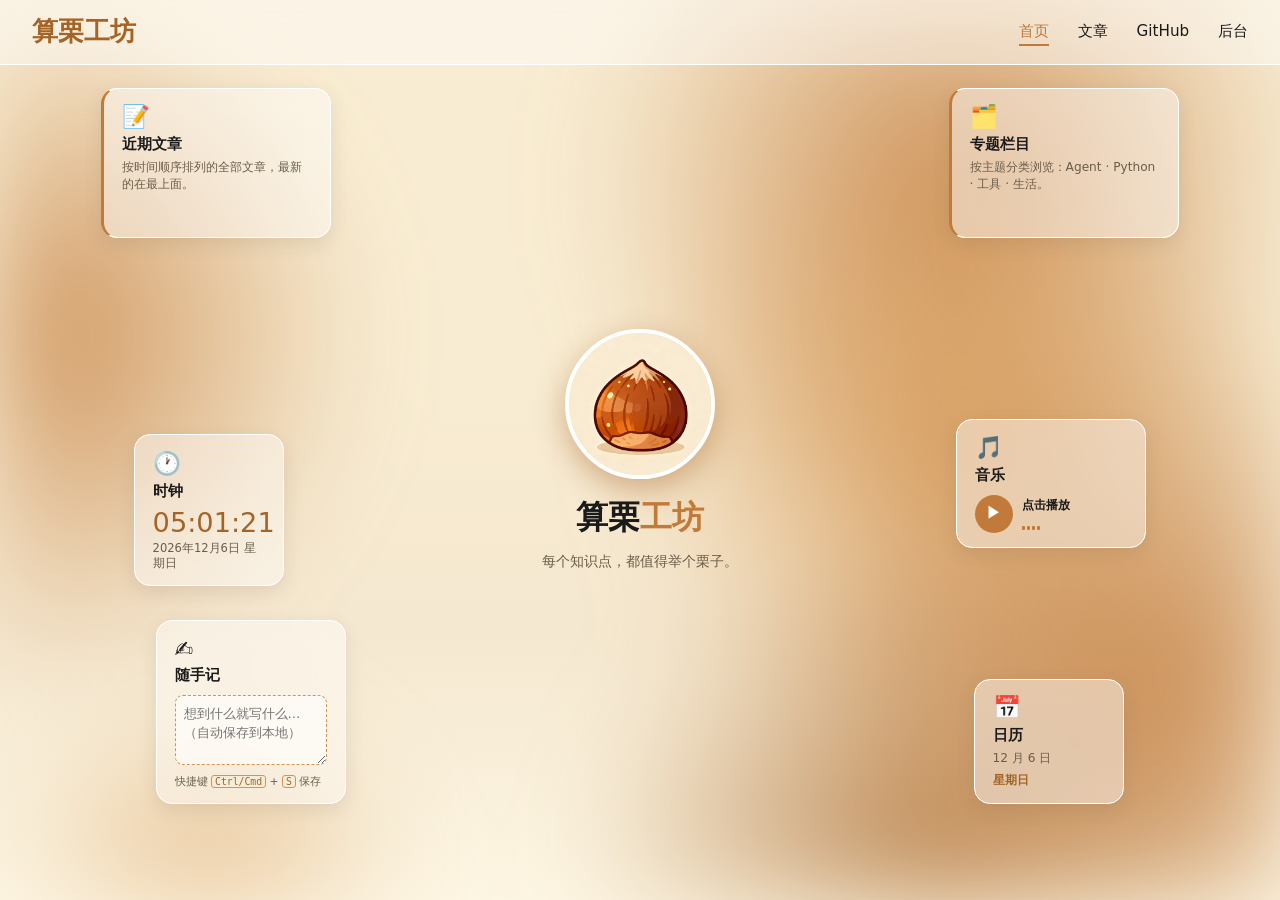
==== index.html @ 278e79a0 "first commit" ====
<!DOCTYPE html>
<html lang="zh-CN" style="cursor:url(./assets/cursor.svg) 2 1, auto;">
<head>
  <meta charset="UTF-8" />
  <meta name="viewport" content="width=device-width, initial-scale=1.0" />
  <title>算栗工坊</title>
  <meta name="description" content="每个知识点，都值得举个栗子。" />
  <link rel="icon" href="./assets/chestnut.png" />
  <link rel="stylesheet" href="https://fonts.googleapis.cn/css2?family=Averia+Gruesa+Libre&display=swap" />
  <link rel="stylesheet" href="./assets/style.css" />
</head>
<body>
  <!-- 动态模糊背景 -->
  <div class="bg-canvas-wrap">
    <canvas data-bg></canvas>
  </div>

  <div class="page">
    <!-- 导航（极简：分类入口都在下方漂浮卡里）-->
    <nav class="navbar">
      <a class="nav-brand" href="./index.html">算栗工坊</a>
      <ul class="nav-links">
        <li><a href="./index.html" class="active">首页</a></li>
        <li><a href="#posts">文章</a></li>
        <li><a href="https://github.com/suanlilog" target="_blank" rel="noopener">GitHub</a></li>
        <li><a href="./admin/">后台</a></li>
      </ul>
    </nav>

    <!-- 围绕头像的散布舞台（大小不一的漂浮卡片，仿原站可拖拽布局）-->
    <main class="stage" id="stage">
      <!-- 中央栗子头像 -->
      <div class="stage-center">
        <img class="stage-avatar" src="./assets/chestnut.png" alt="算栗工坊" />
        <h1 class="stage-title">算栗<span class="accent">工坊</span></h1>
        <p class="stage-sub">每个知识点，都值得举个栗子。</p>
      </div>

      <!-- 围绕头像的漂浮卡：2 个入口 + 功能卡 -->
      <!-- 1. 近期文章（大卡，左上）—— 点进去按时间排序看文章 -->
      <div class="float-card fc-1 fc-lg fc-tall entry-card" data-go="posts">
        <span class="fc-icon">📝</span>
        <span class="fc-title">近期文章</span>
        <span class="fc-desc">按时间顺序排列的全部文章，最新的在最上面。</span>
      </div>

      <!-- 2. 专题栏目（大卡，右上）—— 点进去按专题分类看文章 -->
      <div class="float-card fc-2 fc-lg fc-tall entry-card" data-go="topics">
        <span class="fc-icon">🗂️</span>
        <span class="fc-title">专题栏目</span>
        <span class="fc-desc">按主题分类浏览：Agent · Python · 工具 · 生活。</span>
      </div>

      <!-- 3. 时钟（小卡，左中）-->
      <div class="float-card fc-3 fc-sm" id="clockCard">
        <span class="fc-icon">🕐</span>
        <span class="fc-title">时钟</span>
        <div class="clock-time" id="clockTime">--:--:--</div>
        <div class="clock-date" id="clockDate">--</div>
      </div>

      <!-- 4. 音乐（中卡，右中）-->
      <div class="float-card fc-4 fc-md music" id="musicCard">
        <span class="fc-icon">🎵</span>
        <span class="fc-title">音乐</span>
        <div class="music-row">
          <button class="music-play" id="musicPlay" aria-label="播放/暂停">▶</button>
          <div class="music-info">
            <div class="title" id="musicTitle">点击播放</div>
            <div class="music-bars"><span></span><span></span><span></span><span></span></div>
          </div>
        </div>
        <audio id="audio" loop></audio>
      </div>

      <!-- 5. 随手记（中卡，左下）-->
      <div class="float-card fc-5 fc-md fc-tall" id="noteCard">
        <span class="fc-icon">✍️</span>
        <span class="fc-title">随手记</span>
        <textarea class="note-area" id="noteArea" placeholder="想到什么就写什么…（自动保存到本地）"></textarea>
        <div class="note-hint">快捷键 <kbd>Ctrl/Cmd</kbd> + <kbd>S</kbd> 保存</div>
      </div>

      <!-- 6. 日历（小卡，右下）-->
      <div class="float-card fc-6 fc-sm" id="calCard">
        <span class="fc-icon">📅</span>
        <span class="fc-title">日历</span>
        <span class="fc-desc" id="calInfo">--</span>
        <span class="fc-desc" id="calWeek" style="color:var(--color-brand-dark);font-weight:600">--</span>
      </div>
    </main>

  </div>

  <script src="./assets/bg.js"></script>
  <script src="./assets/home.js"></script>
</body>
</html>
---- assets/style.css ----
/* ===== lvy-neko 静态仿站样式 ===== */

:root {
  /* 算栗工坊 棕黄主题色（源自 suanlilog-rspress-blog/extra.css）*/
  --color-brand: #c27a3a;          /* 栗棕主色 */
  --color-brand-light: #d4944f;    /* 亮栗 */
  --color-brand-dark: #a56427;     /* 深栗 */
  --color-brand-secondary: #d4944f;
  --color-primary: #1a1a1a;        /* 主文字 */
  --color-secondary: #6b5d4a;      /* 次文字（暖灰棕）*/
  --color-bg: #fdf6e3;             /* 米黄背景 */
  --color-bg-soft: #f5edd8;
  --color-border: #ffffff;
  --color-card: #ffffff73;         /* 卡片半透明白 */
  --color-article: #ffffffd9;
  --color-feature-bg: #f5e4c6;     /* 功能块底色 */

  --font-averia: "Averia Gruesa Libre", "PingFang SC", -apple-system, system-ui,
    "Segoe UI", "Microsoft YaHei", sans-serif;
  --font-sans: "PingFang SC", -apple-system, system-ui, "Segoe UI", "Microsoft YaHei", sans-serif;
}

* { margin: 0; padding: 0; box-sizing: border-box; }

html { cursor: url(./assets/cursor.svg) 2 1, auto; }

body {
  font-family: var(--font-sans);
  color: var(--color-primary);
  /* 首页栗黄渐变背景（源自原站 --rp-home-background-bg）*/
  background: linear-gradient(180deg, #f8ecd2 0%, #f8ecd2 40%, #f5e8d0 70%, #fdf6e3 100%);
  height: 100vh;
  overflow: hidden;
  -webkit-font-smoothing: antialiased;
}

a { color: inherit; text-decoration: none; }

/* ===== 动态背景 ===== */
.bg-canvas-wrap {
  position: fixed; inset: 0; z-index: 0;
  overflow: hidden;
  filter: blur(50px);
  opacity: 0;
  animation: bgFadeIn 1.6s ease forwards;
}
@keyframes bgFadeIn { to { opacity: 1; } }
.bg-canvas-wrap canvas { display: block; width: 100%; height: 100%; }

/* ===== 主体容器 ===== */
.page { position: relative; z-index: 10; height: 100vh; overflow: hidden; }

/* ===== 顶部导航 ===== */
.navbar {
  position: sticky; top: 0; z-index: 50;
  display: flex; align-items: center; justify-content: space-between;
  padding: 0.9rem 2rem;
  backdrop-filter: blur(12px);
  background: var(--color-card);
  border-bottom: 1px solid var(--color-border);
}
.nav-brand {
  font-family: var(--font-averia);
  font-size: 1.6rem; font-weight: 700;
  color: var(--color-brand-dark);
}
.nav-links { display: flex; gap: 1.8rem; list-style: none; }
.nav-links a {
  position: relative; font-size: 0.95rem; color: var(--color-primary);
  padding: 0.25rem 0; transition: color .2s;
}
.nav-links a::after {
  content: ""; position: absolute; left: 0; bottom: -2px;
  width: 0; height: 2px; background: var(--color-brand);
  transition: width .25s ease;
}
.nav-links a:hover { color: var(--color-brand); }
.nav-links a:hover::after,
.nav-links a.active::after { width: 100%; }
.nav-links a.active { color: var(--color-brand); }

/* ===== 首页：围绕头像的散布舞台 ===== */
.stage {
  position: relative;
  width: min(1100px, 96vw);
  height: calc(100vh - 130px);   /* 视口减去导航栏 */
  margin: 0 auto;
}

/* 中央头像 */
.stage-center {
  position: absolute; left: 50%; top: 50%;
  transform: translate(-50%, -50%);
  display: flex; flex-direction: column; align-items: center; gap: 0.7rem;
  z-index: 5; text-align: center;
}
.stage-avatar {
  width: 150px; height: 150px; border-radius: 50%;
  object-fit: cover;
  box-shadow: 0 10px 30px rgba(165,100,39,.45);
  border: 4px solid var(--color-border);
  animation: breathe 5s ease-in-out infinite;
  background: var(--color-feature-bg);
}
@keyframes breathe { 0%,100%{transform:scale(1)} 50%{transform:scale(1.05)} }
.stage-title {
  font-family: var(--font-averia);
  font-size: 2rem; color: var(--color-primary); margin-top: 0.4rem;
}
.stage-title .accent { color: var(--color-brand); }
.stage-sub { color: var(--color-secondary); font-size: 0.9rem; max-width: 340px; }

/* 散布在周围的入口卡 —— 大小不一，仿原站可拖拽布局感 */
.float-card {
  position: absolute;
  background: var(--color-card);
  border: 1px solid var(--color-border);
  border-radius: 1rem;
  padding: 0.9rem 1.1rem;
  backdrop-filter: blur(12px);
  box-shadow: 0 6px 18px rgba(107,93,74,.14);
  transition: transform .25s ease, box-shadow .25s ease;
  display: flex; flex-direction: column; gap: 0.3rem;
  cursor: grab;
}
.float-card:hover {
  transform: translateY(-4px) scale(1.02);
  box-shadow: 0 12px 28px rgba(194,122,58,.26);
  z-index: 6;
}
.float-card.dragging {
  box-shadow: 0 18px 40px rgba(165,100,39,.4);
  opacity: 0.96;
}
.float-card .fc-title { user-select: none; }
.float-card .fc-icon { font-size: 1.4rem; }
.float-card .fc-title { font-weight: 600; color: var(--color-primary); font-size: 0.92rem; }
.float-card .fc-desc { font-size: 0.76rem; color: var(--color-secondary); line-height: 1.4; }

/* 不同尺寸卡片：原站每张宽高可独立配，这里给几档 */
.fc-sm { width: 150px; }
.fc-md { width: 190px; }
.fc-lg { width: 230px; }
.fc-tall { min-height: 150px; }

/* 入口卡：可点击，带点击反馈 */
.entry-card { cursor: pointer; border-left: 3px solid var(--color-brand); }
.entry-card:hover { background: var(--color-article); }

/* 散布位置（桌面端环绕头像，6 张大小不一、错落）*/
.fc-1 { left: 1%;  top: 3%;  }              /* 近期文章 大卡 左上 */
.fc-2 { right: 1%; top: 3%;  }              /* 专题栏目 大卡 右上 */
.fc-3 { left: 4%;  top: 48%; }              /* 时钟 小卡 左中 */
.fc-4 { right: 4%; top: 46%; }              /* 音乐 中卡 右中 */
.fc-5 { left: 6%;  bottom: 4%; }            /* 随手记 中卡 左下 */
.fc-6 { right: 6%; bottom: 4%; }            /* 日历 小卡 右下 */

/* 时钟卡 */
.clock-time {
  font-family: var(--font-averia);
  font-size: 1.7rem; color: var(--color-brand-dark); line-height: 1; margin-top: 0.2rem;
  font-variant-numeric: tabular-nums;
}
.clock-date { font-size: 0.72rem; color: var(--color-secondary); }

/* 音乐卡 */
.music-row { display: flex; align-items: center; gap: 0.6rem; margin-top: 0.3rem; }
.music-play {
  width: 38px; height: 38px; border-radius: 50%; border: none; cursor: pointer;
  background: var(--color-brand); color: #fff; font-size: 1rem;
  display: grid; place-items: center; transition: background .2s, transform .15s;
  flex-shrink: 0;
}
.music-play:hover { background: var(--color-brand-dark); transform: scale(1.08); }
.music-play:active { transform: scale(0.95); }
.music-info { font-size: 0.75rem; color: var(--color-secondary); line-height: 1.3; min-width: 0; }
.music-info .title { color: var(--color-primary); font-weight: 600; white-space: nowrap; overflow: hidden; text-overflow: ellipsis; }
.music-bars { display: flex; gap: 2px; align-items: flex-end; height: 14px; margin-top: 2px; }
.music-bars span {
  width: 3px; background: var(--color-brand); border-radius: 1px; height: 4px;
  animation: bar 1s ease-in-out infinite;
}
.music-bars span:nth-child(2){ animation-delay:.2s } .music-bars span:nth-child(3){ animation-delay:.4s }
.music-bars span:nth-child(4){ animation-delay:.1s }
.music.paused .music-bars span { animation-play-state: paused; }
@keyframes bar { 0%,100%{height:4px} 50%{height:14px} }

/* 随笔/写作卡 */
.note-area {
  width: 100%; min-height: 70px; resize: vertical;
  border: 1px dashed var(--color-brand-light);
  border-radius: 0.5rem; padding: 0.5rem;
  background: #ffffff99; color: var(--color-primary);
  font-family: var(--font-sans); font-size: 0.8rem; line-height: 1.5;
  margin-top: 0.3rem; outline: none;
}
.note-area:focus { border-style: solid; border-color: var(--color-brand); }
.note-hint { font-size: 0.68rem; color: var(--color-secondary); margin-top: 0.3rem; }
.note-hint kbd {
  background: var(--color-bg-soft); border: 1px solid var(--color-brand-light);
  border-radius: 3px; padding: 0 0.3em; font-size: 0.9em; color: var(--color-brand-dark);
}

.tag-row { display: flex; gap: 0.5rem; flex-wrap: wrap; justify-content: center; padding: 0 1rem 2rem; }
.tag {
  font-size: 0.75rem; padding: 0.25rem 0.8rem; border-radius: 999px;
  background: var(--color-card); border: 1px solid var(--color-border);
  color: var(--color-brand); backdrop-filter: blur(8px);
}

/* ===== 内容栅格 ===== */
.content { max-width: 1100px; margin: 0 auto; padding: 2rem; }

.section-head {
  display: flex; align-items: center; gap: 0.6rem;
  margin: 2rem 0 1.2rem;
}
.section-head h2 {
  font-family: var(--font-averia); font-size: 1.4rem; color: var(--color-primary);
}
.section-head .bar { width: 4px; height: 1.2rem; background: var(--color-brand); border-radius: 2px; }

/* ===== 文章卡片网格 ===== */
.post-grid {
  display: grid; gap: 1.2rem;
  grid-template-columns: repeat(auto-fill, minmax(260px, 1fr));
}
.post-card {
  background: var(--color-card);
  border: 1px solid var(--color-border);
  border-radius: 1rem;
  padding: 1.3rem;
  backdrop-filter: blur(10px);
  transition: transform .25s ease, box-shadow .25s ease;
  cursor: pointer;
  display: flex; flex-direction: column; gap: 0.6rem;
}
.post-card:hover {
  transform: translateY(-4px);
  box-shadow: 0 10px 28px rgba(53,191,171,.18);
}
.post-card .cover {
  height: 120px; border-radius: 0.7rem; margin-bottom: 0.3rem;
  background: linear-gradient(135deg, var(--color-brand), var(--color-brand-light));
  opacity: .9;
}
.post-card h3 { font-size: 1.1rem; color: var(--color-primary); }
.post-card p { font-size: 0.85rem; color: var(--color-secondary); line-height: 1.5; flex: 1; }
.post-meta { display: flex; gap: 0.8rem; font-size: 0.75rem; color: var(--color-secondary); }
.post-meta .cat { color: var(--color-brand); }

/* ===== 页脚 ===== */
.footer {
  text-align: center; padding: 3rem 2rem 2rem;
  color: var(--color-secondary); font-size: 0.8rem;
}
.footer .heart { color: var(--color-brand); }

/* ===== 文章详情页 ===== */
.article-wrap {
  max-width: 760px; margin: 0 auto; padding: 3rem 2rem;
}
.article-card {
  background: var(--color-article);
  border: 1px solid var(--color-border);
  border-radius: 1.2rem;
  padding: 2.5rem;
  backdrop-filter: blur(12px);
}
.article-card h1 {
  font-family: var(--font-averia); font-size: 2rem; color: var(--color-primary);
  margin-bottom: 0.5rem;
}
.article-info { color: var(--color-secondary); font-size: 0.85rem; margin-bottom: 1.8rem; }
.article-body { line-height: 1.8; color: var(--color-primary); }
.article-body h2 { margin: 1.6rem 0 0.6rem; font-size: 1.3rem; }
.article-body p { margin-bottom: 1rem; }
.article-body code {
  background: var(--color-card); padding: 0.15rem 0.4rem;
  border-radius: 4px; font-size: 0.85em; color: var(--color-brand);
}
.article-body blockquote {
  border-left: 3px solid var(--color-brand);
  padding-left: 1rem; margin: 1rem 0;
  color: var(--color-secondary);
}

.back-link {
  display: inline-flex; align-items: center; gap: 0.4rem;
  margin-bottom: 1.2rem; color: var(--color-brand); font-size: 0.9rem;
}

/* ===== 文章筛选条 + 新旧标签 ===== */
.filter-bar { display: flex; flex-wrap: wrap; gap: 0.5rem; margin-bottom: 1.2rem; }
.filter-chip {
  font-size: 0.8rem; padding: 0.3rem 0.9rem; border-radius: 999px;
  border: 1px solid var(--color-brand-light); background: var(--color-card);
  color: var(--color-secondary); cursor: pointer; transition: all .2s;
  backdrop-filter: blur(8px);
}
.filter-chip:hover { color: var(--color-brand-dark); }
.filter-chip.active {
  background: var(--color-brand); color: #fff; border-color: var(--color-brand);
}
.loading { color: var(--color-secondary); padding: 1rem; font-size: 0.85rem; }

/* 文章卡上的标签 */
.post-card .badges { display: flex; gap: 0.35rem; flex-wrap: wrap; margin-top: 0.2rem; }
.badge {
  font-size: 0.65rem; padding: 0.1rem 0.45rem; border-radius: 4px; font-weight: 600;
}
.badge.new { background: #e85d3a; color: #fff; }
.badge.updated { background: var(--color-brand); color: #fff; }

.post-meta .date { margin-left: auto; }

/* ===== 文章专题卡 ===== */
.topic-grid {
  display: grid; gap: 1rem;
  grid-template-columns: repeat(auto-fill, minmax(220px, 1fr));
}
.topic-card {
  background: var(--color-article);
  border: 1px solid var(--color-border);
  border-radius: 1rem; padding: 1.3rem;
  backdrop-filter: blur(10px);
  transition: transform .25s, box-shadow .25s;
  cursor: pointer;
}
.topic-card:hover {
  transform: translateY(-4px);
  box-shadow: 0 12px 28px rgba(194,122,58,.22);
}
.topic-card .tc-icon { font-size: 1.8rem; }
.topic-card .tc-title { font-size: 1.1rem; font-weight: 600; color: var(--color-primary); margin: 0.4rem 0 0.2rem; }
.topic-card .tc-count { font-size: 0.78rem; color: var(--color-brand-dark); font-weight: 600; }
.topic-card .tc-desc { font-size: 0.8rem; color: var(--color-secondary); margin-top: 0.3rem; line-height: 1.4; }

/* ===== 列表页（posts.html / topics.html）：可滚动 ===== */
body.list-page { height: auto; min-height: 100vh; overflow: auto; }
.list-page-page { height: auto; min-height: 100vh; overflow: visible; }

.section-head { display: flex; align-items: center; gap: 0.6rem; margin: 2rem 0 1.2rem; }
.section-head .back-home {
  margin-left: auto; font-size: 0.8rem; color: var(--color-brand-dark);
  text-decoration: none; white-space: nowrap;
}
.section-head .back-home:hover { text-decoration: underline; }
.topic-intro { color: var(--color-secondary); font-size: 0.85rem; margin-bottom: 1.2rem; }

/* ===== 响应式：移动端把散布卡变成竖向堆叠 ===== */
@media (max-width: 900px) {
  .stage {
    width: 100%; height: auto;
    display: flex; flex-direction: column; align-items: center;
    gap: 1rem; padding: 2rem 1rem;
  }
  .stage-center { position: static; transform: none; }
  .float-card {
    position: static !important;
    width: 88%; max-width: 360px;
  }
  .navbar { padding: 0.7rem 1rem; flex-direction: column; gap: 0.5rem; }
  .nav-links { gap: 1.1rem; }
  .content { padding: 1.2rem; }
  .article-card { padding: 1.6rem; }
}
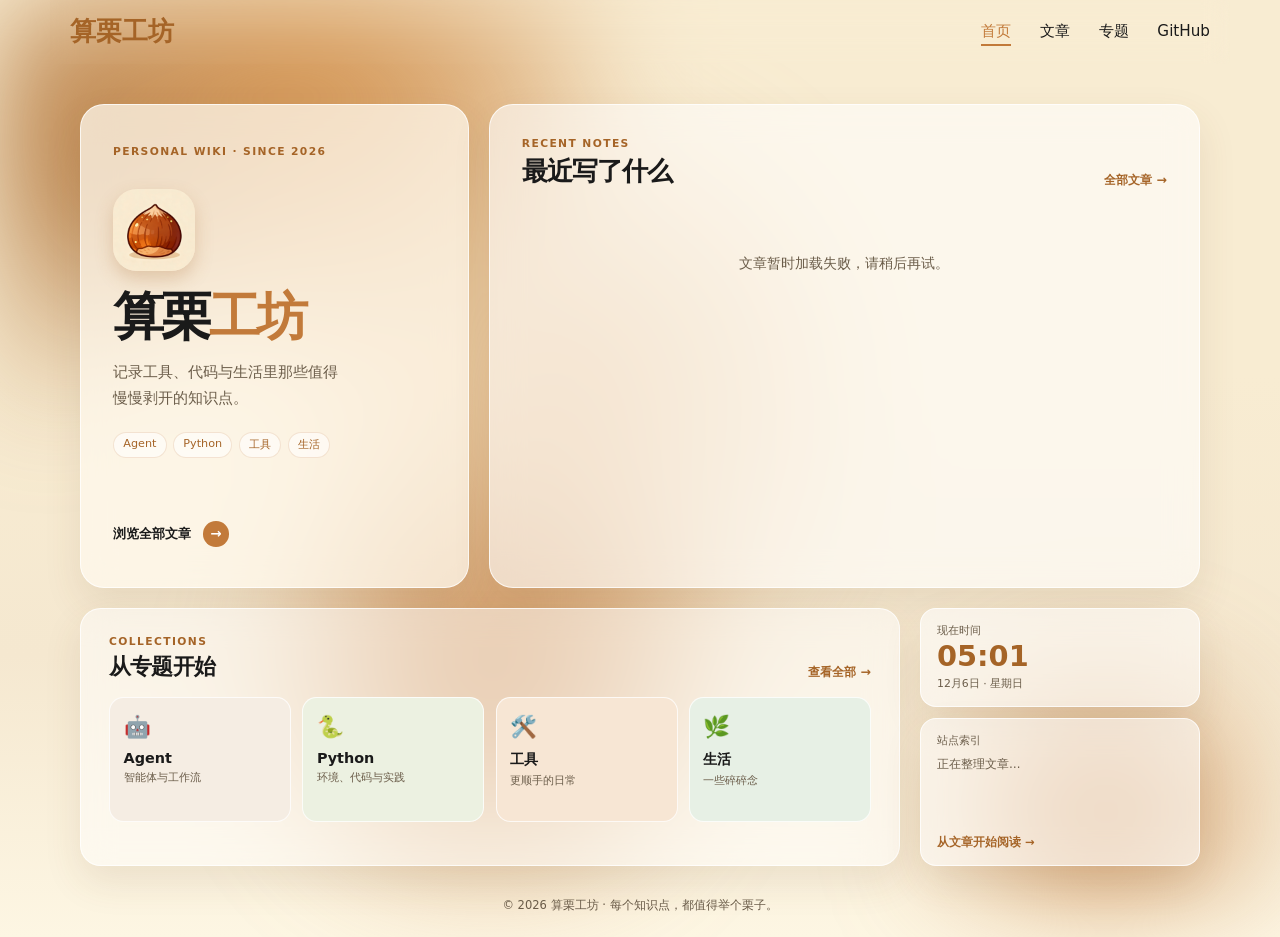
==== commit 7ca379ae: "fix: show article badges only on homepage" ====
--- a/index.html
+++ b/index.html
@@ -9,86 +9,70 @@
   <link rel="stylesheet" href="https://fonts.googleapis.cn/css2?family=Averia+Gruesa+Libre&display=swap" />
   <link rel="stylesheet" href="./assets/style.css" />
 </head>
-<body>
+<body class="home-page">
   <!-- 动态模糊背景 -->
   <div class="bg-canvas-wrap">
     <canvas data-bg></canvas>
   </div>
 
-  <div class="page">
-    <!-- 导航（极简：分类入口都在下方漂浮卡里）-->
+  <div class="page home-page-shell">
     <nav class="navbar">
       <a class="nav-brand" href="./index.html">算栗工坊</a>
       <ul class="nav-links">
         <li><a href="./index.html" class="active">首页</a></li>
-        <li><a href="#posts">文章</a></li>
+        <li><a href="./posts.html">文章</a></li>
+        <li><a href="./topics.html">专题</a></li>
         <li><a href="https://github.com/suanlilog" target="_blank" rel="noopener">GitHub</a></li>
-        <li><a href="./admin/">后台</a></li>
       </ul>
     </nav>
 
-    <!-- 围绕头像的散布舞台（大小不一的漂浮卡片，仿原站可拖拽布局）-->
-    <main class="stage" id="stage">
-      <!-- 中央栗子头像 -->
-      <div class="stage-center">
-        <img class="stage-avatar" src="./assets/chestnut.png" alt="算栗工坊" />
-        <h1 class="stage-title">算栗<span class="accent">工坊</span></h1>
-        <p class="stage-sub">每个知识点，都值得举个栗子。</p>
-      </div>
+    <main class="home-main">
+      <section class="home-hero" aria-labelledby="home-title">
+        <div class="profile-panel">
+          <p class="profile-kicker">PERSONAL WIKI · SINCE 2026</p>
+          <img class="profile-avatar" src="./assets/chestnut.png" alt="算栗工坊" />
+          <h1 id="home-title">算栗<span>工坊</span></h1>
+          <p class="profile-intro">记录工具、代码与生活里那些值得<br />慢慢剥开的知识点。</p>
+          <div class="profile-tags" aria-label="内容主题">
+            <span>Agent</span><span>Python</span><span>工具</span><span>生活</span>
+          </div>
+          <a class="all-posts-link" href="./posts.html">浏览全部文章 <span>→</span></a>
+        </div>
 
-      <!-- 围绕头像的漂浮卡：2 个入口 + 功能卡 -->
-      <!-- 1. 近期文章（大卡，左上）—— 点进去按时间排序看文章 -->
-      <div class="float-card fc-1 fc-lg fc-tall entry-card" data-go="posts">
-        <span class="fc-icon">📝</span>
-        <span class="fc-title">近期文章</span>
-        <span class="fc-desc">按时间顺序排列的全部文章，最新的在最上面。</span>
-      </div>
+        <section class="latest-panel" aria-labelledby="latest-title">
+          <div class="panel-heading">
+            <div><p>RECENT NOTES</p><h2 id="latest-title">最近写了什么</h2></div>
+            <a href="./posts.html">全部文章 →</a>
+          </div>
+          <div class="recent-list" id="recentPosts"><p class="recent-loading">正在翻找栗子…</p></div>
+        </section>
+      </section>
 
-      <!-- 2. 专题栏目（大卡，右上）—— 点进去按专题分类看文章 -->
-      <div class="float-card fc-2 fc-lg fc-tall entry-card" data-go="topics">
-        <span class="fc-icon">🗂️</span>
-        <span class="fc-title">专题栏目</span>
-        <span class="fc-desc">按主题分类浏览：Agent · Python · 工具 · 生活。</span>
-      </div>
+      <section class="home-lower">
+        <section class="collections-panel" aria-labelledby="collections-title">
+          <div class="panel-heading compact"><div><p>COLLECTIONS</p><h2 id="collections-title">从专题开始</h2></div><a href="./topics.html">查看全部 →</a></div>
+          <div class="collection-grid">
+            <a class="collection-card agent" href="./posts.html?cat=Agent"><span>🤖</span><strong>Agent</strong><small>智能体与工作流</small></a>
+            <a class="collection-card python" href="./posts.html?cat=Python教程"><span>🐍</span><strong>Python</strong><small>环境、代码与实践</small></a>
+            <a class="collection-card tools" href="./posts.html?cat=工具教程"><span>🛠️</span><strong>工具</strong><small>更顺手的日常</small></a>
+            <a class="collection-card life" href="./posts.html?cat=生活"><span>🌿</span><strong>生活</strong><small>一些碎碎念</small></a>
+          </div>
+        </section>
 
-      <!-- 3. 时钟（小卡，左中）-->
-      <div class="float-card fc-3 fc-sm" id="clockCard">
-        <span class="fc-icon">🕐</span>
-        <span class="fc-title">时钟</span>
-        <div class="clock-time" id="clockTime">--:--:--</div>
-        <div class="clock-date" id="clockDate">--</div>
-      </div>
+        <aside class="home-utilities" aria-label="小工具">
+          <section class="utility-card time-widget">
+            <p>现在时间</p><strong id="clockTime">--:--</strong><span id="clockDate">--</span>
+          </section>
+          <section class="utility-card archive-widget" aria-labelledby="archive-title">
+            <p id="archive-title">站点索引</p>
+            <div class="archive-stats" id="siteStats"><span>正在整理文章…</span></div>
+            <a href="./posts.html">从文章开始阅读 →</a>
+          </section>
+        </aside>
+      </section>
+    </main>
 
-      <!-- 4. 音乐（中卡，右中）-->
-      <div class="float-card fc-4 fc-md music" id="musicCard">
-        <span class="fc-icon">🎵</span>
-        <span class="fc-title">音乐</span>
-        <div class="music-row">
-          <button class="music-play" id="musicPlay" aria-label="播放/暂停">▶</button>
-          <div class="music-info">
-            <div class="title" id="musicTitle">点击播放</div>
-            <div class="music-bars"><span></span><span></span><span></span><span></span></div>
-          </div>
-        </div>
-        <audio id="audio" loop></audio>
-      </div>
-
-      <!-- 5. 随手记（中卡，左下）-->
-      <div class="float-card fc-5 fc-md fc-tall" id="noteCard">
-        <span class="fc-icon">✍️</span>
-        <span class="fc-title">随手记</span>
-        <textarea class="note-area" id="noteArea" placeholder="想到什么就写什么…（自动保存到本地）"></textarea>
-        <div class="note-hint">快捷键 <kbd>Ctrl/Cmd</kbd> + <kbd>S</kbd> 保存</div>
-      </div>
-
-      <!-- 6. 日历（小卡，右下）-->
-      <div class="float-card fc-6 fc-sm" id="calCard">
-        <span class="fc-icon">📅</span>
-        <span class="fc-title">日历</span>
-        <span class="fc-desc" id="calInfo">--</span>
-        <span class="fc-desc" id="calWeek" style="color:var(--color-brand-dark);font-weight:600">--</span>
-      </div>
-    </main>
+    <footer class="home-footer">© 2026 算栗工坊 · 每个知识点，都值得举个栗子。</footer>
 
   </div>
 
--- a/assets/style.css
+++ b/assets/style.css
@@ -284,6 +284,19 @@
   padding-left: 1rem; margin: 1rem 0;
   color: var(--color-secondary);
 }
+.article-page { height: auto; min-height: 100vh; overflow-x: hidden; overflow-y: auto; }
+.article-page-shell { height: auto; min-height: 100vh; overflow: visible; }
+.article-page .article-wrap { max-width: 1060px; }.article-layout { display: grid; grid-template-columns: minmax(0, 760px) 190px; gap: 1.5rem; align-items: start; }
+.article-toc { position: sticky; top: 5.5rem; max-height: calc(100vh - 7rem); padding: .7rem 0 .7rem .9rem; overflow-y: auto; border-left: 1px solid rgba(165,100,39,.26); }.article-toc > p { margin-bottom: .55rem; color: var(--color-brand-dark); font-size: .72rem; font-weight: 800; letter-spacing: .08em; }.article-toc ol { list-style: none; }.article-toc li { margin: .34rem 0; font-size: .75rem; line-height: 1.35; }.article-toc .toc-level-2 { margin-left: .7rem; }.article-toc .toc-level-3 { margin-left: 1.35rem; }.article-toc a { color: var(--color-secondary); }.article-toc a:hover { color: var(--color-brand-dark); }.toc-empty { color: var(--color-secondary); font-size: .75rem; }.article-body :is(h1, h2, h3) { scroll-margin-top: 6.5rem; }
+.article-body h3 { margin: 1.3rem 0 .5rem; font-size: 1.08rem; }
+.article-body a { color: var(--color-brand-dark); text-decoration: underline; text-decoration-color: rgba(194,122,58,.45); text-underline-offset: .16em; }
+.article-body a:hover { color: var(--color-brand); }
+.article-body strong { font-weight: 750; color: #382615; }
+.article-body em { color: var(--color-secondary); }
+.article-body ul, .article-body ol { margin: 0 0 1rem 1.3rem; }.article-body li { margin: .32rem 0; }
+.article-body pre { overflow-x: auto; margin: 1rem 0; padding: 1rem 1.1rem; border-radius: .75rem; background: #32261f; color: #f9ecd8; line-height: 1.65; }.article-body pre code { padding: 0; background: transparent; color: inherit; }
+.article-body img { display: block; max-width: 100%; height: auto; margin: 1rem auto; border-radius: .75rem; box-shadow: 0 8px 22px rgba(74,48,23,.12); }
+.article-body hr { height: 1px; margin: 1.8rem 0; border: 0; background: rgba(165,100,39,.23); }.table-wrap { overflow-x: auto; margin: 1rem 0; }.article-body table { width: 100%; border-collapse: collapse; font-size: .9rem; }.article-body th, .article-body td { padding: .6rem .7rem; border: 1px solid rgba(165,100,39,.19); text-align: left; }.article-body th { background: var(--color-bg-soft); }
 
 .back-link {
   display: inline-flex; align-items: center; gap: 0.4rem;
@@ -364,4 +377,75 @@
   .nav-links { gap: 1.1rem; }
   .content { padding: 1.2rem; }
   .article-card { padding: 1.6rem; }
-}
+  .article-page .article-wrap { max-width: 760px; }.article-layout { grid-template-columns: 1fr; }.article-layout .article-card { grid-row: 2; }.article-toc { position: static; grid-row: 1; max-height: none; padding: .75rem .9rem; border: 0; border-radius: .8rem; background: rgba(255,255,255,.52); }.article-toc ol { columns: 2; }.article-toc li { break-inside: avoid; }
+}
+
+/* ===== 首页：内容优先的个人 Wiki ===== */
+body.home-page { height: auto; min-height: 100vh; overflow-x: hidden; overflow-y: auto; }
+.home-page-shell { height: auto; min-height: 100vh; overflow: visible; }
+.home-page .navbar { max-width: 1180px; margin: 0 auto; padding-left: 1.25rem; padding-right: 1.25rem; background: transparent; border: 0; }
+.home-main { width: min(1120px, calc(100% - 2.5rem)); margin: 2.5rem auto 0; }
+.home-hero { display: grid; grid-template-columns: minmax(280px, .82fr) minmax(460px, 1.5fr); gap: 1.25rem; align-items: stretch; }
+.profile-panel, .latest-panel, .collections-panel, .utility-card {
+  border: 1px solid rgba(255,255,255,.76); box-shadow: 0 16px 38px rgba(111,75,37,.11);
+  backdrop-filter: blur(16px);
+}
+.profile-panel { min-height: 484px; padding: 2.5rem 2rem; border-radius: 1.5rem; background: rgba(255,250,239,.72); display: flex; flex-direction: column; align-items: flex-start; }
+.profile-kicker, .panel-heading p { color: var(--color-brand-dark); font-size: .67rem; font-weight: 800; letter-spacing: .13em; }
+.profile-avatar { width: 82px; height: 82px; margin: auto 0 1.25rem; border-radius: 24px; object-fit: cover; box-shadow: 0 8px 18px rgba(165,100,39,.25); }
+.profile-panel h1 { font-family: var(--font-averia); font-size: clamp(2.2rem, 4vw, 3.2rem); letter-spacing: -.06em; line-height: 1; }
+.profile-panel h1 span { color: var(--color-brand); }
+.profile-intro { margin: 1rem 0 1.25rem; color: var(--color-secondary); font-size: .92rem; line-height: 1.8; }
+.profile-tags { display: flex; flex-wrap: wrap; gap: .4rem; }
+.profile-tags span { padding: .28rem .58rem; color: var(--color-brand-dark); background: rgba(255,255,255,.58); border: 1px solid rgba(194,122,58,.19); border-radius: 999px; font-size: .7rem; }
+.all-posts-link { display: inline-flex; gap: .75rem; align-items: center; margin-top: auto; padding-top: 2rem; color: var(--color-primary); font-size: .84rem; font-weight: 700; }
+.all-posts-link span { display: grid; width: 1.6rem; height: 1.6rem; border-radius: 50%; place-items: center; color: #fff; background: var(--color-brand); transition: transform .2s ease; }
+.all-posts-link:hover span { transform: translateX(4px); }
+
+.latest-panel { min-height: 484px; padding: 2rem; border-radius: 1.5rem; background: rgba(255,255,255,.58); }
+.panel-heading { display: flex; justify-content: space-between; gap: 1rem; align-items: flex-end; margin-bottom: 1.15rem; }
+.panel-heading h2 { margin-top: .25rem; font-family: var(--font-averia); font-size: 1.65rem; letter-spacing: -.035em; }
+.panel-heading a { color: var(--color-brand-dark); font-size: .78rem; font-weight: 700; white-space: nowrap; }
+.panel-heading a:hover { text-decoration: underline; }
+.recent-list { display: grid; gap: .68rem; }
+.recent-post { display: block; min-height: 110px; padding: 1rem 1.05rem; border: 1px solid transparent; border-radius: .9rem; background: rgba(255,252,245,.72); transition: transform .2s ease, border-color .2s ease, box-shadow .2s ease; }
+.recent-post:hover { border-color: rgba(194,122,58,.28); box-shadow: 0 8px 20px rgba(165,100,39,.11); transform: translateX(4px); }
+.recent-post-top { display: flex; justify-content: space-between; align-items: center; color: var(--color-brand-dark); font-size: .7rem; font-weight: 700; }
+.recent-badge { padding: .14rem .38rem; color: #b14e31; background: #fff0eb; border-radius: 4px; font-size: .63rem; }
+.recent-badge.updated { color: #89501d; background: #fae4c5; }
+.recent-post h3 { margin: .38rem 0 .25rem; font-size: 1rem; }
+.recent-post p { overflow: hidden; color: var(--color-secondary); font-size: .78rem; line-height: 1.45; text-overflow: ellipsis; white-space: nowrap; }
+.recent-post time { display: block; margin-top: .44rem; color: #9b896f; font-size: .68rem; }
+.recent-loading { padding: 3rem 0; color: var(--color-secondary); font-size: .86rem; text-align: center; }
+
+.home-lower { display: grid; grid-template-columns: minmax(0, 1fr) 280px; gap: 1.25rem; margin-top: 1.25rem; }
+.collections-panel { padding: 1.65rem 1.75rem 1.75rem; border-radius: 1.3rem; background: rgba(255,255,255,.5); }
+.panel-heading.compact { margin-bottom: 1rem; }
+.panel-heading.compact h2 { font-size: 1.35rem; }
+.collection-grid { display: grid; grid-template-columns: repeat(4, 1fr); gap: .7rem; }
+.collection-card { min-height: 125px; padding: 1rem .85rem; border: 1px solid rgba(255,255,255,.78); border-radius: .9rem; transition: transform .2s ease, box-shadow .2s ease; }
+.collection-card:hover { box-shadow: 0 10px 22px rgba(90,61,33,.12); transform: translateY(-4px); }
+.collection-card span { display: block; margin-bottom: .7rem; font-size: 1.35rem; }
+.collection-card strong { display: block; font-size: .9rem; }
+.collection-card small { display: block; margin-top: .32rem; color: var(--color-secondary); font-size: .68rem; line-height: 1.35; }
+.collection-card.agent { background: #f5ede3; }.collection-card.python { background: #ecf1e1; }.collection-card.tools { background: #f7e6d4; }.collection-card.life { background: #e7f0e5; }
+
+.home-utilities { display: grid; grid-template-columns: 1fr; gap: .7rem; }
+.utility-card { padding: .9rem 1rem; border-radius: 1rem; background: rgba(255,255,255,.57); }
+.utility-card > p { color: var(--color-secondary); font-size: .7rem; }.utility-card > p em { float: right; color: #a79680; font-size: .6rem; font-style: normal; }
+.time-widget strong { display: block; margin: .25rem 0 .08rem; font-family: var(--font-averia); color: var(--color-brand-dark); font-size: 1.8rem; line-height: 1; font-variant-numeric: tabular-nums; }.time-widget span { color: var(--color-secondary); font-size: .68rem; }
+.archive-widget { min-height: 148px; display: flex; flex-direction: column; }.archive-stats { display: grid; grid-template-columns: auto 1fr; gap: .08rem .45rem; align-items: baseline; margin: .55rem 0 .75rem; }.archive-stats strong { color: var(--color-brand-dark); font-family: var(--font-averia); font-size: 1.45rem; line-height: 1; }.archive-stats span { color: var(--color-secondary); font-size: .72rem; }.archive-stats small { grid-column: 1 / -1; margin-top: .25rem; color: #9b896f; font-size: .65rem; }.archive-widget a { margin-top: auto; color: var(--color-brand-dark); font-size: .72rem; font-weight: 700; }
+.home-footer { display: flex; justify-content: center; gap: .35rem; padding: 2rem 1rem 1.5rem; color: var(--color-secondary); font-size: .72rem; }.home-footer a { color: #9a8262; }.home-footer a:hover { text-decoration: underline; }
+
+@media (max-width: 900px) {
+  .home-page .navbar { position: relative; }.home-main { width: min(100% - 2rem, 600px); margin-top: 1rem; }
+  .home-hero, .home-lower { grid-template-columns: 1fr; }.profile-panel, .latest-panel { min-height: 0; }.profile-panel { padding: 1.75rem; }.profile-avatar { margin-top: 2rem; }
+  .collection-grid { grid-template-columns: repeat(2, 1fr); }.home-utilities { grid-template-columns: repeat(2, 1fr); }.note-widget { grid-column: 1 / -1; }
+}
+@media (min-width: 1100px) {
+  .article-toc { position: fixed; top: 5.5rem; left: calc(50% + 286px); width: 190px; }
+}
+@media (max-width: 480px) {
+  .home-page .navbar { padding-top: .8rem; padding-bottom: .8rem; }.home-page .nav-links { gap: .9rem; }.home-page .nav-links li:last-child { display: none; }
+  .profile-intro br { display: none; }.latest-panel, .collections-panel { padding: 1.25rem; }.collection-grid, .home-utilities { grid-template-columns: 1fr; }.note-widget { grid-column: auto; }
+}
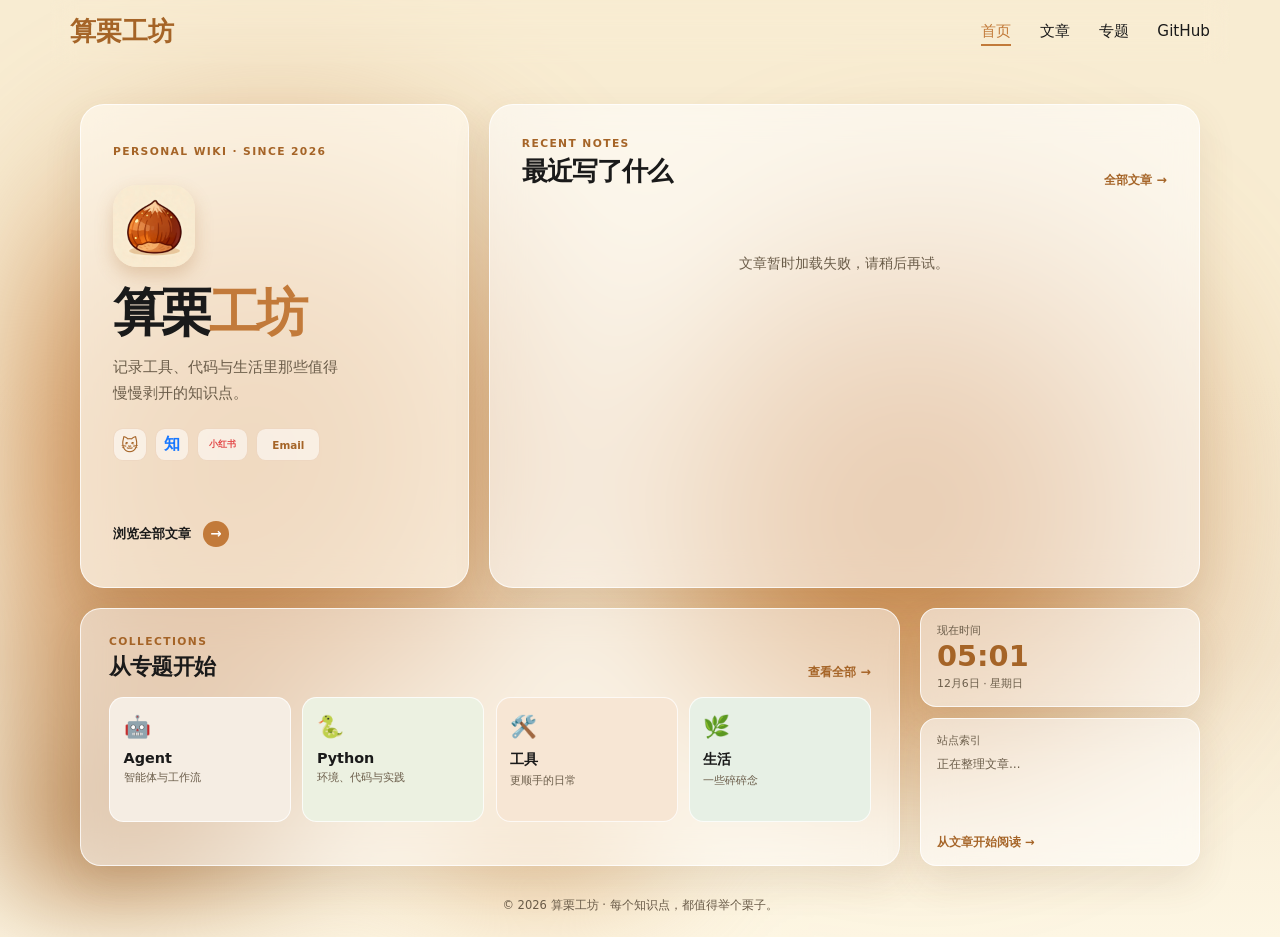
==== commit c00f094b: "增加了其他平台的图标" ====
--- a/index.html
+++ b/index.html
@@ -33,8 +33,20 @@
           <img class="profile-avatar" src="./assets/chestnut.png" alt="算栗工坊" />
           <h1 id="home-title">算栗<span>工坊</span></h1>
           <p class="profile-intro">记录工具、代码与生活里那些值得<br />慢慢剥开的知识点。</p>
-          <div class="profile-tags" aria-label="内容主题">
-            <span>Agent</span><span>Python</span><span>工具</span><span>生活</span>
+          <div class="profile-socials" aria-label="我的其他平台">
+            <a class="social-link social-about" href="./about.html" aria-label="关于我" title="关于我"><span aria-hidden="true">🐱</span><span class="visually-hidden">关于我</span></a>
+            <a class="social-link social-zhihu" href="https://www.zhihu.com/people/suanligongfang" target="_blank" rel="noopener noreferrer" aria-label="访问知乎主页" title="知乎">
+              <span aria-hidden="true">知</span>
+              <span class="visually-hidden">知乎</span>
+            </a>
+            <a class="social-link social-xiaohongshu" href="https://www.xiaohongshu.com/user/profile/69a24d6d0000000021008a0b" target="_blank" rel="noopener noreferrer" aria-label="访问小红书主页" title="小红书">
+              <span aria-hidden="true">小红书</span><span class="visually-hidden">小红书</span>
+            </a>
+            <button class="social-link social-email" id="copyEmail" type="button" data-email="lzihan1226@163.com" aria-label="复制邮箱地址" title="复制邮箱地址">
+              <span aria-hidden="true">Email</span>
+              <span class="visually-hidden">复制邮箱地址</span>
+            </button>
+            <span class="copy-feedback" id="emailCopyFeedback" aria-live="polite"></span>
           </div>
           <a class="all-posts-link" href="./posts.html">浏览全部文章 <span>→</span></a>
         </div>
--- a/assets/style.css
+++ b/assets/style.css
@@ -396,8 +396,10 @@
 .profile-panel h1 { font-family: var(--font-averia); font-size: clamp(2.2rem, 4vw, 3.2rem); letter-spacing: -.06em; line-height: 1; }
 .profile-panel h1 span { color: var(--color-brand); }
 .profile-intro { margin: 1rem 0 1.25rem; color: var(--color-secondary); font-size: .92rem; line-height: 1.8; }
-.profile-tags { display: flex; flex-wrap: wrap; gap: .4rem; }
-.profile-tags span { padding: .28rem .58rem; color: var(--color-brand-dark); background: rgba(255,255,255,.58); border: 1px solid rgba(194,122,58,.19); border-radius: 999px; font-size: .7rem; }
+.profile-socials { display: flex; align-items: center; gap: .52rem; min-height: 2.2rem; }.social-link { display: grid; width: 2.1rem; height: 2.1rem; padding: 0; border: 1px solid rgba(194,122,58,.2); border-radius: .62rem; place-items: center; color: var(--color-brand-dark); background: rgba(255,255,255,.55); cursor: pointer; transition: transform .2s ease, color .2s ease, background .2s ease; }.social-link:hover { color: #fff; background: var(--color-brand); transform: translateY(-3px); }.social-about { font-size: 1.05rem; }.social-zhihu { color: #1677ff; font-family: "Microsoft YaHei", sans-serif; font-size: 1rem; font-weight: 900; }.social-zhihu:hover { background: #1677ff; }.social-xiaohongshu { width: 3.2rem; color: #e34b4b; font-size: .58rem; font-weight: 800; letter-spacing: -.04em; }.social-xiaohongshu:hover { background: #e34b4b; }.social-email { width: 4rem; font: 700 .65rem var(--font-sans); }.copy-feedback { min-width: 4.3rem; color: var(--color-brand-dark); font-size: .67rem; font-weight: 700; }.visually-hidden { position: absolute; width: 1px; height: 1px; padding: 0; margin: -1px; overflow: hidden; clip: rect(0, 0, 0, 0); white-space: nowrap; border: 0; }
+
+/* ===== 关于页 ===== */
+body.about-page { min-height: 100vh; overflow-x: hidden; overflow-y: auto; }.about-page-shell { height: auto; min-height: 100vh; overflow: visible; }.about-wrap { width: min(760px, calc(100% - 2rem)); margin: 7vh auto 0; }.about-card { padding: clamp(1.8rem, 6vw, 3.8rem); border: 1px solid rgba(255,255,255,.8); border-radius: 1.5rem; background: rgba(255,252,245,.68); box-shadow: 0 16px 38px rgba(111,75,37,.11); backdrop-filter: blur(16px); }.about-avatar { width: 76px; height: 76px; margin-bottom: 1.25rem; border-radius: 24px; object-fit: cover; box-shadow: 0 8px 18px rgba(165,100,39,.25); }.about-card h1 { margin: .3rem 0; font-family: var(--font-averia); font-size: clamp(2.1rem, 7vw, 3.1rem); letter-spacing: -.05em; }.about-card h1 span { color: var(--color-brand); }.about-lead { color: var(--color-secondary); font-size: 1rem; }.about-copy { margin-top: 2.2rem; color: var(--color-primary); line-height: 1.9; }.about-copy p + p { margin-top: 1rem; }.about-actions { display: flex; flex-wrap: wrap; gap: .55rem; margin-top: 2rem; }.about-actions a { padding: .45rem .8rem; border: 1px solid rgba(194,122,58,.24); border-radius: 999px; color: var(--color-brand-dark); background: rgba(255,255,255,.55); font-size: .78rem; }.about-actions a:hover { color: #fff; background: var(--color-brand); }
 .all-posts-link { display: inline-flex; gap: .75rem; align-items: center; margin-top: auto; padding-top: 2rem; color: var(--color-primary); font-size: .84rem; font-weight: 700; }
 .all-posts-link span { display: grid; width: 1.6rem; height: 1.6rem; border-radius: 50%; place-items: center; color: #fff; background: var(--color-brand); transition: transform .2s ease; }
 .all-posts-link:hover span { transform: translateX(4px); }
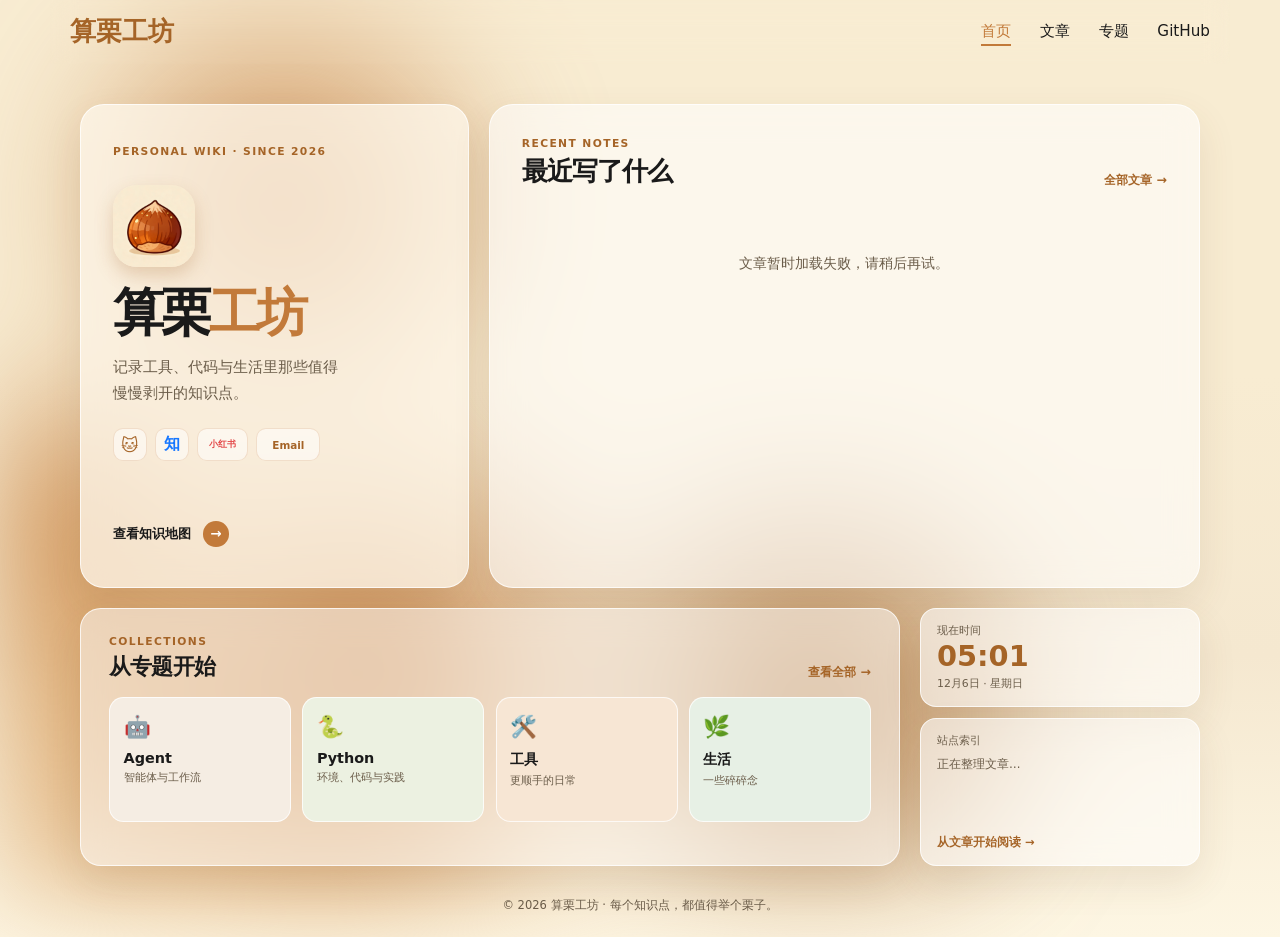
==== commit b5887726: "增加了知识地图" ====
--- a/index.html
+++ b/index.html
@@ -48,7 +48,7 @@
             </button>
             <span class="copy-feedback" id="emailCopyFeedback" aria-live="polite"></span>
           </div>
-          <a class="all-posts-link" href="./posts.html">浏览全部文章 <span>→</span></a>
+          <a class="all-posts-link" href="./maps.html">查看知识地图 <span>→</span></a>
         </div>
 
         <section class="latest-panel" aria-labelledby="latest-title">
--- a/assets/style.css
+++ b/assets/style.css
@@ -287,7 +287,7 @@
 .article-page { height: auto; min-height: 100vh; overflow-x: hidden; overflow-y: auto; }
 .article-page-shell { height: auto; min-height: 100vh; overflow: visible; }
 .article-page .article-wrap { max-width: 1060px; }.article-layout { display: grid; grid-template-columns: minmax(0, 760px) 190px; gap: 1.5rem; align-items: start; }
-.article-toc { position: sticky; top: 5.5rem; max-height: calc(100vh - 7rem); padding: .7rem 0 .7rem .9rem; overflow-y: auto; border-left: 1px solid rgba(165,100,39,.26); }.article-toc > p { margin-bottom: .55rem; color: var(--color-brand-dark); font-size: .72rem; font-weight: 800; letter-spacing: .08em; }.article-toc ol { list-style: none; }.article-toc li { margin: .34rem 0; font-size: .75rem; line-height: 1.35; }.article-toc .toc-level-2 { margin-left: .7rem; }.article-toc .toc-level-3 { margin-left: 1.35rem; }.article-toc a { color: var(--color-secondary); }.article-toc a:hover { color: var(--color-brand-dark); }.toc-empty { color: var(--color-secondary); font-size: .75rem; }.article-body :is(h1, h2, h3) { scroll-margin-top: 6.5rem; }
+.reading-progress { position: fixed; top: 0; right: 0; left: 0; z-index: 100; height: 3px; pointer-events: none; background: rgba(255,255,255,.32); }.reading-progress span { display: block; width: 100%; height: 100%; transform: scaleX(0); transform-origin: left; background: var(--color-brand); transition: transform .1s linear; }.article-toc { position: sticky; top: 5.5rem; max-height: calc(100vh - 7rem); padding: .7rem 0 .7rem .9rem; overflow-y: auto; border-left: 1px solid rgba(165,100,39,.26); }.article-toc > p { margin-bottom: .55rem; color: var(--color-brand-dark); font-size: .72rem; font-weight: 800; letter-spacing: .08em; }.article-toc ol { list-style: none; }.article-toc li { margin: .34rem 0; font-size: .75rem; line-height: 1.35; }.article-toc .toc-level-2 { margin-left: .7rem; }.article-toc .toc-level-3 { margin-left: 1.35rem; }.article-toc a { color: var(--color-secondary); transition: color .15s ease; }.article-toc a:hover, .article-toc a.is-active { color: var(--color-brand-dark); font-weight: 750; }.article-toc a.is-active { position: relative; }.article-toc a.is-active::before { position: absolute; left: -.9rem; top: .1em; width: 3px; height: 1em; border-radius: 99px; background: var(--color-brand); content: ''; }.toc-empty { color: var(--color-secondary); font-size: .75rem; }.article-body :is(h1, h2, h3) { scroll-margin-top: 6.5rem; }
 .article-body h3 { margin: 1.3rem 0 .5rem; font-size: 1.08rem; }
 .article-body a { color: var(--color-brand-dark); text-decoration: underline; text-decoration-color: rgba(194,122,58,.45); text-underline-offset: .16em; }
 .article-body a:hover { color: var(--color-brand); }
@@ -296,6 +296,9 @@
 .article-body ul, .article-body ol { margin: 0 0 1rem 1.3rem; }.article-body li { margin: .32rem 0; }
 .article-body pre { overflow-x: auto; margin: 1rem 0; padding: 1rem 1.1rem; border-radius: .75rem; background: #32261f; color: #f9ecd8; line-height: 1.65; }.article-body pre code { padding: 0; background: transparent; color: inherit; }
 .article-body img { display: block; max-width: 100%; height: auto; margin: 1rem auto; border-radius: .75rem; box-shadow: 0 8px 22px rgba(74,48,23,.12); }
+.learning-details { margin: 1.1rem 0; overflow: hidden; border: 1px solid rgba(194,122,58,.28); border-radius: .8rem; background: rgba(255,250,239,.7); }.learning-details summary { padding: .8rem 1rem; color: var(--color-brand-dark); cursor: pointer; font-size: .88rem; font-weight: 750; list-style: none; }.learning-details summary::-webkit-details-marker { display: none; }.learning-details summary::before { content: '＋'; display: inline-grid; width: 1.25rem; height: 1.25rem; margin-right: .45rem; border-radius: 50%; place-items: center; color: #fff; background: var(--color-brand); font-size: .95rem; line-height: 1; }.learning-details[open] summary { border-bottom: 1px solid rgba(194,122,58,.18); }.learning-details[open] summary::before { content: '−'; }.learning-details > :not(summary) { margin-left: 1rem; margin-right: 1rem; }.learning-details > :last-child { margin-bottom: 1rem; }
+.article-body .learning-details > ul, .article-body .learning-details > ol { margin: 1rem 1rem 1rem 2.45rem; padding-left: .45rem; list-style-position: outside; }
+.learning-details.key { border-color: rgba(194,122,58,.48); background: #fff6df; }.learning-details.key summary::before { content: '★'; background: #d88b2e; font-size: .7rem; }.learning-details.pitfall { border-color: rgba(194,103,58,.35); background: #fff0e8; }.learning-details.pitfall summary { color: #a85632; }.learning-details.pitfall summary::before { content: '!'; background: #d9683f; font-weight: 900; }.learning-details.key[open] summary::before { content: '★'; }.learning-details.pitfall[open] summary::before { content: '!'; }
 .article-body hr { height: 1px; margin: 1.8rem 0; border: 0; background: rgba(165,100,39,.23); }.table-wrap { overflow-x: auto; margin: 1rem 0; }.article-body table { width: 100%; border-collapse: collapse; font-size: .9rem; }.article-body th, .article-body td { padding: .6rem .7rem; border: 1px solid rgba(165,100,39,.19); text-align: left; }.article-body th { background: var(--color-bg-soft); }
 
 .back-link {
@@ -437,12 +440,15 @@
 .utility-card > p { color: var(--color-secondary); font-size: .7rem; }.utility-card > p em { float: right; color: #a79680; font-size: .6rem; font-style: normal; }
 .time-widget strong { display: block; margin: .25rem 0 .08rem; font-family: var(--font-averia); color: var(--color-brand-dark); font-size: 1.8rem; line-height: 1; font-variant-numeric: tabular-nums; }.time-widget span { color: var(--color-secondary); font-size: .68rem; }
 .archive-widget { min-height: 148px; display: flex; flex-direction: column; }.archive-stats { display: grid; grid-template-columns: auto 1fr; gap: .08rem .45rem; align-items: baseline; margin: .55rem 0 .75rem; }.archive-stats strong { color: var(--color-brand-dark); font-family: var(--font-averia); font-size: 1.45rem; line-height: 1; }.archive-stats span { color: var(--color-secondary); font-size: .72rem; }.archive-stats small { grid-column: 1 / -1; margin-top: .25rem; color: #9b896f; font-size: .65rem; }.archive-widget a { margin-top: auto; color: var(--color-brand-dark); font-size: .72rem; font-weight: 700; }
+/* ===== 知识地图 ===== */
+body.maps-page { min-height: 100vh; overflow-x: hidden; overflow-y: auto; }.maps-page-shell { height: auto; min-height: 100vh; overflow: visible; }.maps-wrap { width: min(1000px, calc(100% - 2rem)); margin: 7vh auto 0; }.maps-heading { max-width: 580px; margin-bottom: 2rem; }.maps-heading h1 { margin: .3rem 0 .6rem; font-family: var(--font-averia); font-size: clamp(2.3rem, 7vw, 3.6rem); letter-spacing: -.06em; }.maps-heading h1 span { color: var(--color-brand); }.maps-heading > p:last-child { color: var(--color-secondary); line-height: 1.7; }.map-grid { display: grid; grid-template-columns: repeat(2, minmax(0, 1fr)); gap: 1rem; }.map-card { min-height: 290px; padding: 1.7rem; border: 1px solid rgba(255,255,255,.8); border-radius: 1.3rem; background: rgba(255,252,245,.68); box-shadow: 0 16px 38px rgba(111,75,37,.11); backdrop-filter: blur(16px); }.map-card-heading { display: flex; gap: .75rem; align-items: center; }.map-card-heading > span { font-size: 1.8rem; }.map-card-heading p { color: var(--color-brand-dark); font-size: .62rem; font-weight: 800; letter-spacing: .1em; }.map-card-heading h2 { margin-top: .15rem; font-size: 1.2rem; }.map-tree, .map-tree ul { margin: 1.4rem 0 0; padding-left: 1rem; list-style: none; }.map-tree > li { position: relative; color: var(--color-brand-dark); font-size: .9rem; font-weight: 800; }.map-tree > li::before { position: absolute; top: .35em; left: -.9rem; width: .48rem; height: .48rem; border: 2px solid var(--color-brand); border-radius: 50%; content: ''; }.map-tree ul { margin-top: .45rem; border-left: 1px solid rgba(194,122,58,.28); }.map-tree ul li { position: relative; margin: .48rem 0; color: var(--color-secondary); font-size: .8rem; font-weight: 400; }.map-tree ul li::before { position: absolute; top: .7em; left: -.99rem; width: .82rem; border-top: 1px solid rgba(194,122,58,.28); content: ''; }.map-tree a:hover { color: var(--color-brand-dark); text-decoration: underline; }.map-card-empty { display: flex; flex-direction: column; justify-content: center; align-items: flex-start; border-style: dashed; background: rgba(255,255,255,.37); }.map-card-empty > span { display: grid; width: 2rem; height: 2rem; border-radius: 50%; place-items: center; color: var(--color-brand-dark); background: var(--color-bg-soft); font-size: 1.3rem; }.map-card-empty h2 { margin: .85rem 0 .35rem; font-size: 1rem; }.map-card-empty p { color: var(--color-secondary); font-size: .82rem; line-height: 1.65; }
 .home-footer { display: flex; justify-content: center; gap: .35rem; padding: 2rem 1rem 1.5rem; color: var(--color-secondary); font-size: .72rem; }.home-footer a { color: #9a8262; }.home-footer a:hover { text-decoration: underline; }
 
 @media (max-width: 900px) {
   .home-page .navbar { position: relative; }.home-main { width: min(100% - 2rem, 600px); margin-top: 1rem; }
   .home-hero, .home-lower { grid-template-columns: 1fr; }.profile-panel, .latest-panel { min-height: 0; }.profile-panel { padding: 1.75rem; }.profile-avatar { margin-top: 2rem; }
   .collection-grid { grid-template-columns: repeat(2, 1fr); }.home-utilities { grid-template-columns: repeat(2, 1fr); }.note-widget { grid-column: 1 / -1; }
+  .map-grid { grid-template-columns: 1fr; }
 }
 @media (min-width: 1100px) {
   .article-toc { position: fixed; top: 5.5rem; left: calc(50% + 286px); width: 190px; }
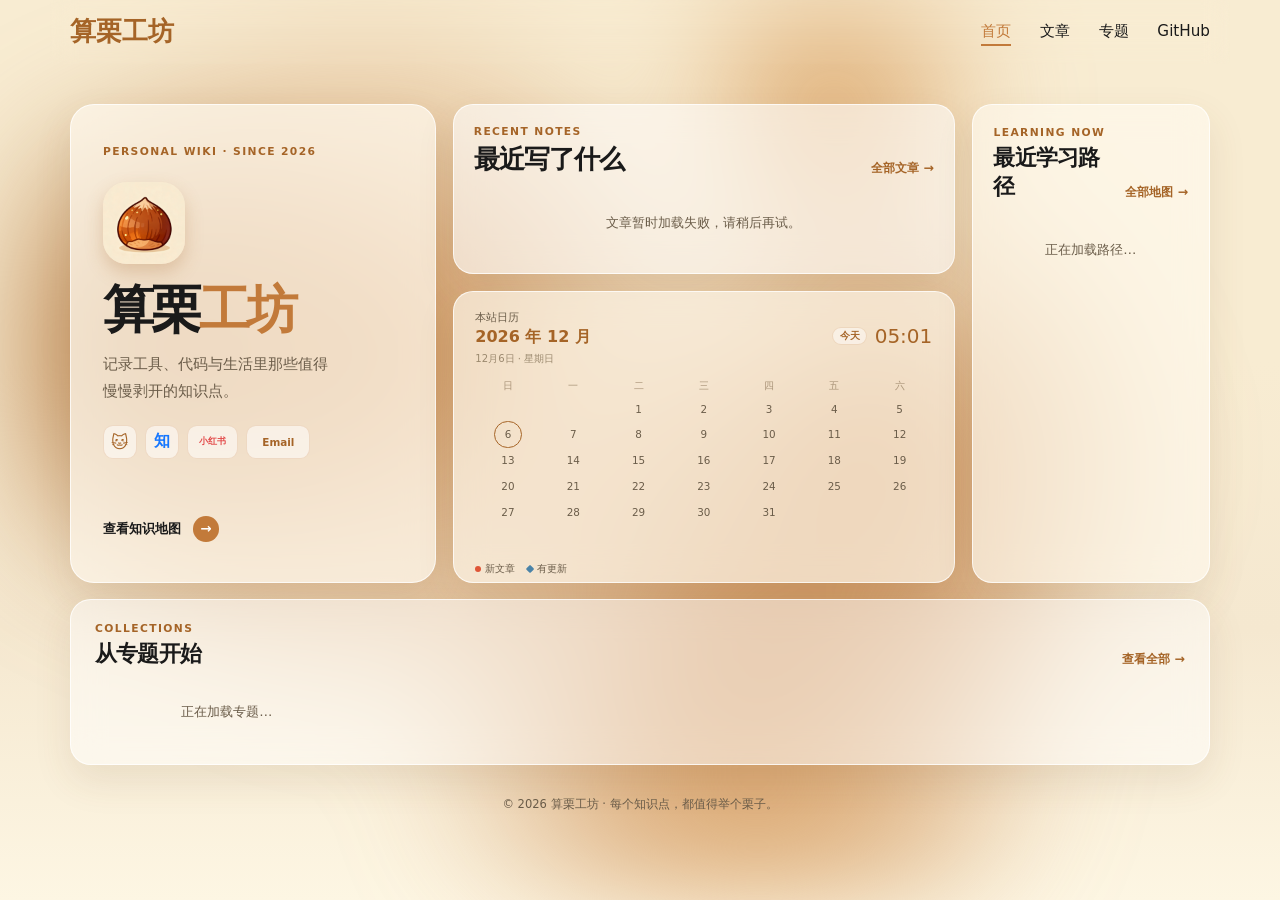
==== commit 350fc271: "添加了decap的可编辑内容" ====
--- a/index.html
+++ b/index.html
@@ -7,7 +7,7 @@
   <meta name="description" content="每个知识点，都值得举个栗子。" />
   <link rel="icon" href="./assets/chestnut.png" />
   <link rel="stylesheet" href="https://fonts.googleapis.cn/css2?family=Averia+Gruesa+Libre&display=swap" />
-  <link rel="stylesheet" href="./assets/style.css" />
+  <link rel="stylesheet" href="./assets/style.css?v=20260810-8" />
 </head>
 <body class="home-page">
   <!-- 动态模糊背景 -->
@@ -58,29 +58,40 @@
           </div>
           <div class="recent-list" id="recentPosts"><p class="recent-loading">正在翻找栗子…</p></div>
         </section>
+        <section class="snapshot-panel" aria-label="站点此刻">
+          <div class="calendar-meta">
+            <div class="calendar-heading">
+              <div><p>本站日历</p><strong id="calendarMonth">--</strong></div>
+              <div class="calendar-actions">
+                <button id="calendarToday" type="button" title="回到今天所在月份">今天</button>
+                <time id="clockTime">--:--</time>
+              </div>
+            </div>
+            <span class="calendar-date" id="clockDate">--</span>
+          </div>
+          <div class="calendar-core">
+            <button class="calendar-edge previous" id="calendarPrevious" type="button" aria-label="查看上个月">←</button>
+            <div class="calendar-week" aria-hidden="true"><span>日</span><span>一</span><span>二</span><span>三</span><span>四</span><span>五</span><span>六</span></div>
+            <div class="site-calendar" id="siteCalendar" aria-label="文章发布与更新日历"></div>
+            <button class="calendar-edge next" id="calendarNext" type="button" aria-label="查看下个月">→</button>
+          </div>
+          <div class="calendar-legend"><span><i class="calendar-dot new"></i>新文章</span><span><i class="calendar-dot updated"></i>有更新</span></div>
+        </section>
+        <section class="learning-preview-panel" aria-labelledby="learning-preview-title">
+          <div class="panel-heading compact">
+            <div><p>LEARNING NOW</p><h2 id="learning-preview-title">最近学习路径</h2></div>
+            <a href="./maps.html">全部地图 →</a>
+          </div>
+          <div class="learning-preview-tree" id="learningPreview"><p class="recent-loading">正在加载路径…</p></div>
+        </section>
       </section>
 
       <section class="home-lower">
         <section class="collections-panel" aria-labelledby="collections-title">
           <div class="panel-heading compact"><div><p>COLLECTIONS</p><h2 id="collections-title">从专题开始</h2></div><a href="./topics.html">查看全部 →</a></div>
-          <div class="collection-grid">
-            <a class="collection-card agent" href="./posts.html?cat=Agent"><span>🤖</span><strong>Agent</strong><small>智能体与工作流</small></a>
-            <a class="collection-card python" href="./posts.html?cat=Python教程"><span>🐍</span><strong>Python</strong><small>环境、代码与实践</small></a>
-            <a class="collection-card tools" href="./posts.html?cat=工具教程"><span>🛠️</span><strong>工具</strong><small>更顺手的日常</small></a>
-            <a class="collection-card life" href="./posts.html?cat=生活"><span>🌿</span><strong>生活</strong><small>一些碎碎念</small></a>
-          </div>
+          <div class="collection-grid" id="collectionGrid"><p class="recent-loading">正在加载专题…</p></div>
         </section>
 
-        <aside class="home-utilities" aria-label="小工具">
-          <section class="utility-card time-widget">
-            <p>现在时间</p><strong id="clockTime">--:--</strong><span id="clockDate">--</span>
-          </section>
-          <section class="utility-card archive-widget" aria-labelledby="archive-title">
-            <p id="archive-title">站点索引</p>
-            <div class="archive-stats" id="siteStats"><span>正在整理文章…</span></div>
-            <a href="./posts.html">从文章开始阅读 →</a>
-          </section>
-        </aside>
       </section>
     </main>
 
@@ -88,7 +99,7 @@
 
   </div>
 
-  <script src="./assets/bg.js"></script>
-  <script src="./assets/home.js"></script>
+  <script src="./assets/bg.js?v=20260810-8"></script>
+  <script src="./assets/home.js?v=20260810-8"></script>
 </body>
 </html>
--- a/assets/style.css
+++ b/assets/style.css
@@ -388,12 +388,12 @@
 .home-page-shell { height: auto; min-height: 100vh; overflow: visible; }
 .home-page .navbar { max-width: 1180px; margin: 0 auto; padding-left: 1.25rem; padding-right: 1.25rem; background: transparent; border: 0; }
 .home-main { width: min(1120px, calc(100% - 2.5rem)); margin: 2.5rem auto 0; }
-.home-hero { display: grid; grid-template-columns: minmax(280px, .82fr) minmax(460px, 1.5fr); gap: 1.25rem; align-items: stretch; }
-.profile-panel, .latest-panel, .collections-panel, .utility-card {
+.home-hero { display: grid; grid-template-columns: minmax(280px, .92fr) minmax(285px, 1.05fr) minmax(190px, .58fr); grid-template-rows: auto minmax(275px, 1fr); gap: 1.25rem; align-items: stretch; }
+.profile-panel, .latest-panel, .snapshot-panel, .learning-preview-panel, .collections-panel, .utility-card {
   border: 1px solid rgba(255,255,255,.76); box-shadow: 0 16px 38px rgba(111,75,37,.11);
   backdrop-filter: blur(16px);
 }
-.profile-panel { min-height: 484px; padding: 2.5rem 2rem; border-radius: 1.5rem; background: rgba(255,250,239,.72); display: flex; flex-direction: column; align-items: flex-start; }
+.profile-panel { grid-row: 1 / span 2; min-height: 484px; padding: 2.5rem 2rem; border-radius: 1.5rem; background: rgba(255,250,239,.72); display: flex; flex-direction: column; align-items: flex-start; }
 .profile-kicker, .panel-heading p { color: var(--color-brand-dark); font-size: .67rem; font-weight: 800; letter-spacing: .13em; }
 .profile-avatar { width: 82px; height: 82px; margin: auto 0 1.25rem; border-radius: 24px; object-fit: cover; box-shadow: 0 8px 18px rgba(165,100,39,.25); }
 .profile-panel h1 { font-family: var(--font-averia); font-size: clamp(2.2rem, 4vw, 3.2rem); letter-spacing: -.06em; line-height: 1; }
@@ -407,47 +407,94 @@
 .all-posts-link span { display: grid; width: 1.6rem; height: 1.6rem; border-radius: 50%; place-items: center; color: #fff; background: var(--color-brand); transition: transform .2s ease; }
 .all-posts-link:hover span { transform: translateX(4px); }
 
-.latest-panel { min-height: 484px; padding: 2rem; border-radius: 1.5rem; background: rgba(255,255,255,.58); }
+.latest-panel { grid-column: 2; grid-row: 1; padding: 1.25rem; border-radius: 1.25rem; background: rgba(255,255,255,.58); }.snapshot-panel { grid-column: 2; grid-row: 2; padding: 1.25rem 1.4rem; border-radius: 1.25rem; background: rgba(255,250,239,.64); }.calendar-heading { display: flex; align-items: end; justify-content: space-between; gap: .75rem; }.calendar-heading p { color: var(--color-secondary); font-size: .68rem; }.calendar-heading strong { display: block; margin-top: .15rem; color: var(--color-brand-dark); font-size: 1rem; }.calendar-heading time { color: var(--color-brand-dark); font-family: var(--font-averia); font-size: 1.25rem; font-variant-numeric: tabular-nums; }.calendar-date { display: block; margin-top: .22rem; color: #9b896f; font-size: .63rem; }.calendar-week, .site-calendar { display: grid; grid-template-columns: repeat(7, 1fr); text-align: center; }.calendar-week { margin: .9rem 0 .25rem; color: #a99378; font-size: .6rem; }.site-calendar { gap: .16rem 0; }.calendar-day { display: grid; width: 1.45rem; height: 1.45rem; margin: 0 auto; border-radius: 50%; place-items: center; color: var(--color-secondary); font-size: .65rem; }.calendar-day.new { color: #b14e31; background: #fff0eb; font-weight: 800; }.calendar-day.updated { color: #89501d; background: #fae4c5; font-weight: 800; }.calendar-legend { display: flex; gap: .7rem; margin-top: .85rem; color: var(--color-secondary); font-size: .6rem; }.calendar-legend span { display: inline-flex; align-items: center; gap: .25rem; }.calendar-dot { width: .38rem; height: .38rem; border-radius: 50%; background: #fff0eb; }.calendar-dot.updated { background: #fae4c5; }.learning-preview-panel { grid-column: 3; grid-row: 1 / span 2; min-height: 484px; padding: 1.3rem; border-radius: 1.25rem; background: rgba(255,250,239,.64); }
 .panel-heading { display: flex; justify-content: space-between; gap: 1rem; align-items: flex-end; margin-bottom: 1.15rem; }
 .panel-heading h2 { margin-top: .25rem; font-family: var(--font-averia); font-size: 1.65rem; letter-spacing: -.035em; }
 .panel-heading a { color: var(--color-brand-dark); font-size: .78rem; font-weight: 700; white-space: nowrap; }
 .panel-heading a:hover { text-decoration: underline; }
-.recent-list { display: grid; gap: .68rem; }
-.recent-post { display: block; min-height: 110px; padding: 1rem 1.05rem; border: 1px solid transparent; border-radius: .9rem; background: rgba(255,252,245,.72); transition: transform .2s ease, border-color .2s ease, box-shadow .2s ease; }
-.recent-post:hover { border-color: rgba(194,122,58,.28); box-shadow: 0 8px 20px rgba(165,100,39,.11); transform: translateX(4px); }
-.recent-post-top { display: flex; justify-content: space-between; align-items: center; color: var(--color-brand-dark); font-size: .7rem; font-weight: 700; }
+.recent-list { display: grid; gap: .35rem; }
+.recent-post { display: flex; min-width: 0; align-items: center; gap: .55rem; padding: .48rem .6rem; border: 1px solid transparent; border-radius: .65rem; background: rgba(255,252,245,.72); transition: transform .2s ease, border-color .2s ease, box-shadow .2s ease; }
+.recent-post:hover { border-color: rgba(194,122,58,.28); box-shadow: 0 6px 14px rgba(165,100,39,.09); transform: translateX(3px); }
 .recent-badge { padding: .14rem .38rem; color: #b14e31; background: #fff0eb; border-radius: 4px; font-size: .63rem; }
 .recent-badge.updated { color: #89501d; background: #fae4c5; }
-.recent-post h3 { margin: .38rem 0 .25rem; font-size: 1rem; }
-.recent-post p { overflow: hidden; color: var(--color-secondary); font-size: .78rem; line-height: 1.45; text-overflow: ellipsis; white-space: nowrap; }
-.recent-post time { display: block; margin-top: .44rem; color: #9b896f; font-size: .68rem; }
-.recent-loading { padding: 3rem 0; color: var(--color-secondary); font-size: .86rem; text-align: center; }
-
-.home-lower { display: grid; grid-template-columns: minmax(0, 1fr) 280px; gap: 1.25rem; margin-top: 1.25rem; }
+.recent-post h3 { overflow: hidden; margin: 0; font-size: .88rem; text-overflow: ellipsis; white-space: nowrap; }.recent-loading { padding: 1.2rem 0; color: var(--color-secondary); font-size: .82rem; text-align: center; }
+.learning-preview-tree { margin-top: 1.35rem; }.learning-root { display: inline-flex; align-items: center; gap: .4rem; color: var(--color-brand-dark); font-family: var(--font-averia); font-size: 1.05rem; }.learning-root::before { width: .48rem; height: .48rem; border: 2px solid var(--color-brand); border-radius: 50%; content: ''; }.learning-branches { display: grid; gap: .7rem; margin: .85rem 0 0 .22rem; padding: .15rem 0 .2rem 1rem; border-left: 1px solid rgba(194,122,58,.34); }.learning-branches a { position: relative; color: var(--color-secondary); font-size: .72rem; line-height: 1.35; }.learning-branches a::before { position: absolute; top: .7em; left: -1.03rem; width: .72rem; border-top: 1px solid rgba(194,122,58,.34); content: ''; }.learning-branches a:hover { color: var(--color-brand-dark); text-decoration: underline; }
+
+.home-lower { margin-top: 1.25rem; }
 .collections-panel { padding: 1.65rem 1.75rem 1.75rem; border-radius: 1.3rem; background: rgba(255,255,255,.5); }
 .panel-heading.compact { margin-bottom: 1rem; }
 .panel-heading.compact h2 { font-size: 1.35rem; }
-.collection-grid { display: grid; grid-template-columns: repeat(4, 1fr); gap: .7rem; }
-.collection-card { min-height: 125px; padding: 1rem .85rem; border: 1px solid rgba(255,255,255,.78); border-radius: .9rem; transition: transform .2s ease, box-shadow .2s ease; }
+.collection-grid { display: grid; grid-template-columns: repeat(2, minmax(0, 1fr)); gap: .75rem; }.collection-card { min-height: 135px; padding: 1.1rem; border: 1px solid rgba(255,255,255,.78); border-radius: .9rem; transition: transform .2s ease, box-shadow .2s ease; }
 .collection-card:hover { box-shadow: 0 10px 22px rgba(90,61,33,.12); transform: translateY(-4px); }
 .collection-card span { display: block; margin-bottom: .7rem; font-size: 1.35rem; }
 .collection-card strong { display: block; font-size: .9rem; }
 .collection-card small { display: block; margin-top: .32rem; color: var(--color-secondary); font-size: .68rem; line-height: 1.35; }
 .collection-card.agent { background: #f5ede3; }.collection-card.python { background: #ecf1e1; }.collection-card.tools { background: #f7e6d4; }.collection-card.life { background: #e7f0e5; }
 
-.home-utilities { display: grid; grid-template-columns: 1fr; gap: .7rem; }
-.utility-card { padding: .9rem 1rem; border-radius: 1rem; background: rgba(255,255,255,.57); }
-.utility-card > p { color: var(--color-secondary); font-size: .7rem; }.utility-card > p em { float: right; color: #a79680; font-size: .6rem; font-style: normal; }
-.time-widget strong { display: block; margin: .25rem 0 .08rem; font-family: var(--font-averia); color: var(--color-brand-dark); font-size: 1.8rem; line-height: 1; font-variant-numeric: tabular-nums; }.time-widget span { color: var(--color-secondary); font-size: .68rem; }
-.archive-widget { min-height: 148px; display: flex; flex-direction: column; }.archive-stats { display: grid; grid-template-columns: auto 1fr; gap: .08rem .45rem; align-items: baseline; margin: .55rem 0 .75rem; }.archive-stats strong { color: var(--color-brand-dark); font-family: var(--font-averia); font-size: 1.45rem; line-height: 1; }.archive-stats span { color: var(--color-secondary); font-size: .72rem; }.archive-stats small { grid-column: 1 / -1; margin-top: .25rem; color: #9b896f; font-size: .65rem; }.archive-widget a { margin-top: auto; color: var(--color-brand-dark); font-size: .72rem; font-weight: 700; }
+.archive-stats { display: grid; grid-template-columns: auto 1fr; gap: .08rem .45rem; align-items: baseline; }.archive-stats strong { color: var(--color-brand-dark); font-family: var(--font-averia); font-size: 1.3rem; line-height: 1; }.archive-stats span { color: var(--color-secondary); font-size: .68rem; }.archive-stats small { grid-column: 1 / -1; margin-top: .25rem; color: #9b896f; font-size: .62rem; }
+
+/* ===== 首页：左侧是人，中间是内容，右侧是纵向学习地图 ===== */
+@media (min-width: 901px) {
+  .home-main { width: min(1140px, calc(100% - 3rem)); }
+  .home-hero {
+    grid-template-columns: minmax(260px, .86fr) minmax(355px, 1.18fr) minmax(178px, .56fr);
+    grid-template-rows: minmax(170px, auto) 292px;
+    gap: 1.05rem;
+  }
+  .profile-panel { grid-column: 1; grid-row: 1 / span 2; min-height: 0; }
+  .latest-panel { grid-column: 2; grid-row: 1; }
+  .snapshot-panel {
+    grid-column: 2; grid-row: 2; min-height: 292px; padding: 1.2rem 1.35rem;
+  }
+  .learning-preview-panel { grid-column: 3; grid-row: 1 / span 2; min-height: 0; }
+  .home-lower { margin-top: 1.05rem; }
+  .collections-panel { padding: 1.35rem 1.5rem 1.5rem; }
+  .collection-grid { grid-template-columns: repeat(4, minmax(0, 1fr)); }
+  .collection-card { min-height: 118px; }
+}
+
+.calendar-core { position: relative; }
+.calendar-edge {
+  position: absolute; top: 55%; z-index: 2; display: grid; width: 1.7rem; height: 2.3rem;
+  border: 1px solid rgba(194,122,58,.18); border-radius: .85rem; place-items: center;
+  color: var(--color-brand-dark); background: rgba(255,255,255,.58); box-shadow: 0 4px 12px rgba(111,75,37,.1);
+  cursor: pointer; font: 700 1rem/1 var(--font-sans); opacity: 0;
+  transition: opacity .18s ease, transform .18s ease, background .18s ease, color .18s ease;
+}
+.calendar-edge.previous { left: .1rem; transform: translate(-.25rem, -50%); }
+.calendar-edge.next { right: .1rem; transform: translate(.25rem, -50%); }
+.calendar-edge:hover, .calendar-edge:focus-visible { color: var(--color-brand-dark); background: rgba(255,255,255,.76); opacity: .88; outline: 0; }
+.calendar-edge.previous:hover, .calendar-edge.previous:focus-visible { transform: translate(-.38rem, -50%); }
+.calendar-edge.next:hover, .calendar-edge.next:focus-visible { transform: translate(.38rem, -50%); }
+.calendar-actions { display: flex; align-items: center; gap: .45rem; }
+.calendar-actions button {
+  padding: .18rem .42rem; border: 1px solid rgba(194,122,58,.22); border-radius: 999px;
+  color: var(--color-brand-dark); background: rgba(255,255,255,.48); cursor: pointer;
+  font: 700 .6rem/1 var(--font-sans); transition: background .18s ease, color .18s ease;
+}
+.calendar-actions button:hover { color: #fff; background: var(--color-brand); }
+.calendar-dot.new { background: #df5537; }
+.calendar-dot.updated { border-radius: 1px; background: #4a83a8; transform: rotate(45deg); }
+.site-calendar { min-height: calc(6 * 1.45rem + .8rem); align-content: start; }
+.calendar-day { position: relative; background: transparent !important; font-weight: 400; }
+.calendar-day.new, .calendar-day.updated { color: var(--color-secondary); }
+.calendar-day.new::after, .calendar-day.updated::before {
+  position: absolute; top: .08rem; width: .28rem; height: .28rem; border: 1px solid rgba(255,255,255,.9);
+  border-radius: 50%; content: '';
+}
+.calendar-day.new::after { right: .05rem; background: #df5537; }
+.calendar-day.updated::before { right: .05rem; border-radius: 1px; background: #4a83a8; transform: rotate(45deg); }
+.calendar-day.new.updated::before { right: .39rem; }
+.calendar-day.today { outline: 1px solid var(--color-brand-dark); outline-offset: 1px; }
 /* ===== 知识地图 ===== */
 body.maps-page { min-height: 100vh; overflow-x: hidden; overflow-y: auto; }.maps-page-shell { height: auto; min-height: 100vh; overflow: visible; }.maps-wrap { width: min(1000px, calc(100% - 2rem)); margin: 7vh auto 0; }.maps-heading { max-width: 580px; margin-bottom: 2rem; }.maps-heading h1 { margin: .3rem 0 .6rem; font-family: var(--font-averia); font-size: clamp(2.3rem, 7vw, 3.6rem); letter-spacing: -.06em; }.maps-heading h1 span { color: var(--color-brand); }.maps-heading > p:last-child { color: var(--color-secondary); line-height: 1.7; }.map-grid { display: grid; grid-template-columns: repeat(2, minmax(0, 1fr)); gap: 1rem; }.map-card { min-height: 290px; padding: 1.7rem; border: 1px solid rgba(255,255,255,.8); border-radius: 1.3rem; background: rgba(255,252,245,.68); box-shadow: 0 16px 38px rgba(111,75,37,.11); backdrop-filter: blur(16px); }.map-card-heading { display: flex; gap: .75rem; align-items: center; }.map-card-heading > span { font-size: 1.8rem; }.map-card-heading p { color: var(--color-brand-dark); font-size: .62rem; font-weight: 800; letter-spacing: .1em; }.map-card-heading h2 { margin-top: .15rem; font-size: 1.2rem; }.map-tree, .map-tree ul { margin: 1.4rem 0 0; padding-left: 1rem; list-style: none; }.map-tree > li { position: relative; color: var(--color-brand-dark); font-size: .9rem; font-weight: 800; }.map-tree > li::before { position: absolute; top: .35em; left: -.9rem; width: .48rem; height: .48rem; border: 2px solid var(--color-brand); border-radius: 50%; content: ''; }.map-tree ul { margin-top: .45rem; border-left: 1px solid rgba(194,122,58,.28); }.map-tree ul li { position: relative; margin: .48rem 0; color: var(--color-secondary); font-size: .8rem; font-weight: 400; }.map-tree ul li::before { position: absolute; top: .7em; left: -.99rem; width: .82rem; border-top: 1px solid rgba(194,122,58,.28); content: ''; }.map-tree a:hover { color: var(--color-brand-dark); text-decoration: underline; }.map-card-empty { display: flex; flex-direction: column; justify-content: center; align-items: flex-start; border-style: dashed; background: rgba(255,255,255,.37); }.map-card-empty > span { display: grid; width: 2rem; height: 2rem; border-radius: 50%; place-items: center; color: var(--color-brand-dark); background: var(--color-bg-soft); font-size: 1.3rem; }.map-card-empty h2 { margin: .85rem 0 .35rem; font-size: 1rem; }.map-card-empty p { color: var(--color-secondary); font-size: .82rem; line-height: 1.65; }
+.map-description { margin: 1rem 0 -0.45rem; color: var(--color-secondary); font-size: .8rem; line-height: 1.55; }
 .home-footer { display: flex; justify-content: center; gap: .35rem; padding: 2rem 1rem 1.5rem; color: var(--color-secondary); font-size: .72rem; }.home-footer a { color: #9a8262; }.home-footer a:hover { text-decoration: underline; }
 
 @media (max-width: 900px) {
   .home-page .navbar { position: relative; }.home-main { width: min(100% - 2rem, 600px); margin-top: 1rem; }
-  .home-hero, .home-lower { grid-template-columns: 1fr; }.profile-panel, .latest-panel { min-height: 0; }.profile-panel { padding: 1.75rem; }.profile-avatar { margin-top: 2rem; }
-  .collection-grid { grid-template-columns: repeat(2, 1fr); }.home-utilities { grid-template-columns: repeat(2, 1fr); }.note-widget { grid-column: 1 / -1; }
+  .home-hero { grid-template-columns: 1fr; grid-template-rows: auto; }.profile-panel, .latest-panel, .snapshot-panel, .learning-preview-panel { grid-column: auto; grid-row: auto; min-height: 0; }.profile-panel { padding: 1.75rem; }.profile-avatar { margin-top: 2rem; }
+  .collection-grid { grid-template-columns: repeat(2, 1fr); }
   .map-grid { grid-template-columns: 1fr; }
 }
 @media (min-width: 1100px) {
@@ -455,5 +502,5 @@
 }
 @media (max-width: 480px) {
   .home-page .navbar { padding-top: .8rem; padding-bottom: .8rem; }.home-page .nav-links { gap: .9rem; }.home-page .nav-links li:last-child { display: none; }
-  .profile-intro br { display: none; }.latest-panel, .collections-panel { padding: 1.25rem; }.collection-grid, .home-utilities { grid-template-columns: 1fr; }.note-widget { grid-column: auto; }
-}
+  .profile-intro br { display: none; }.latest-panel, .collections-panel { padding: 1.25rem; }.collection-grid { grid-template-columns: 1fr; }
+}
